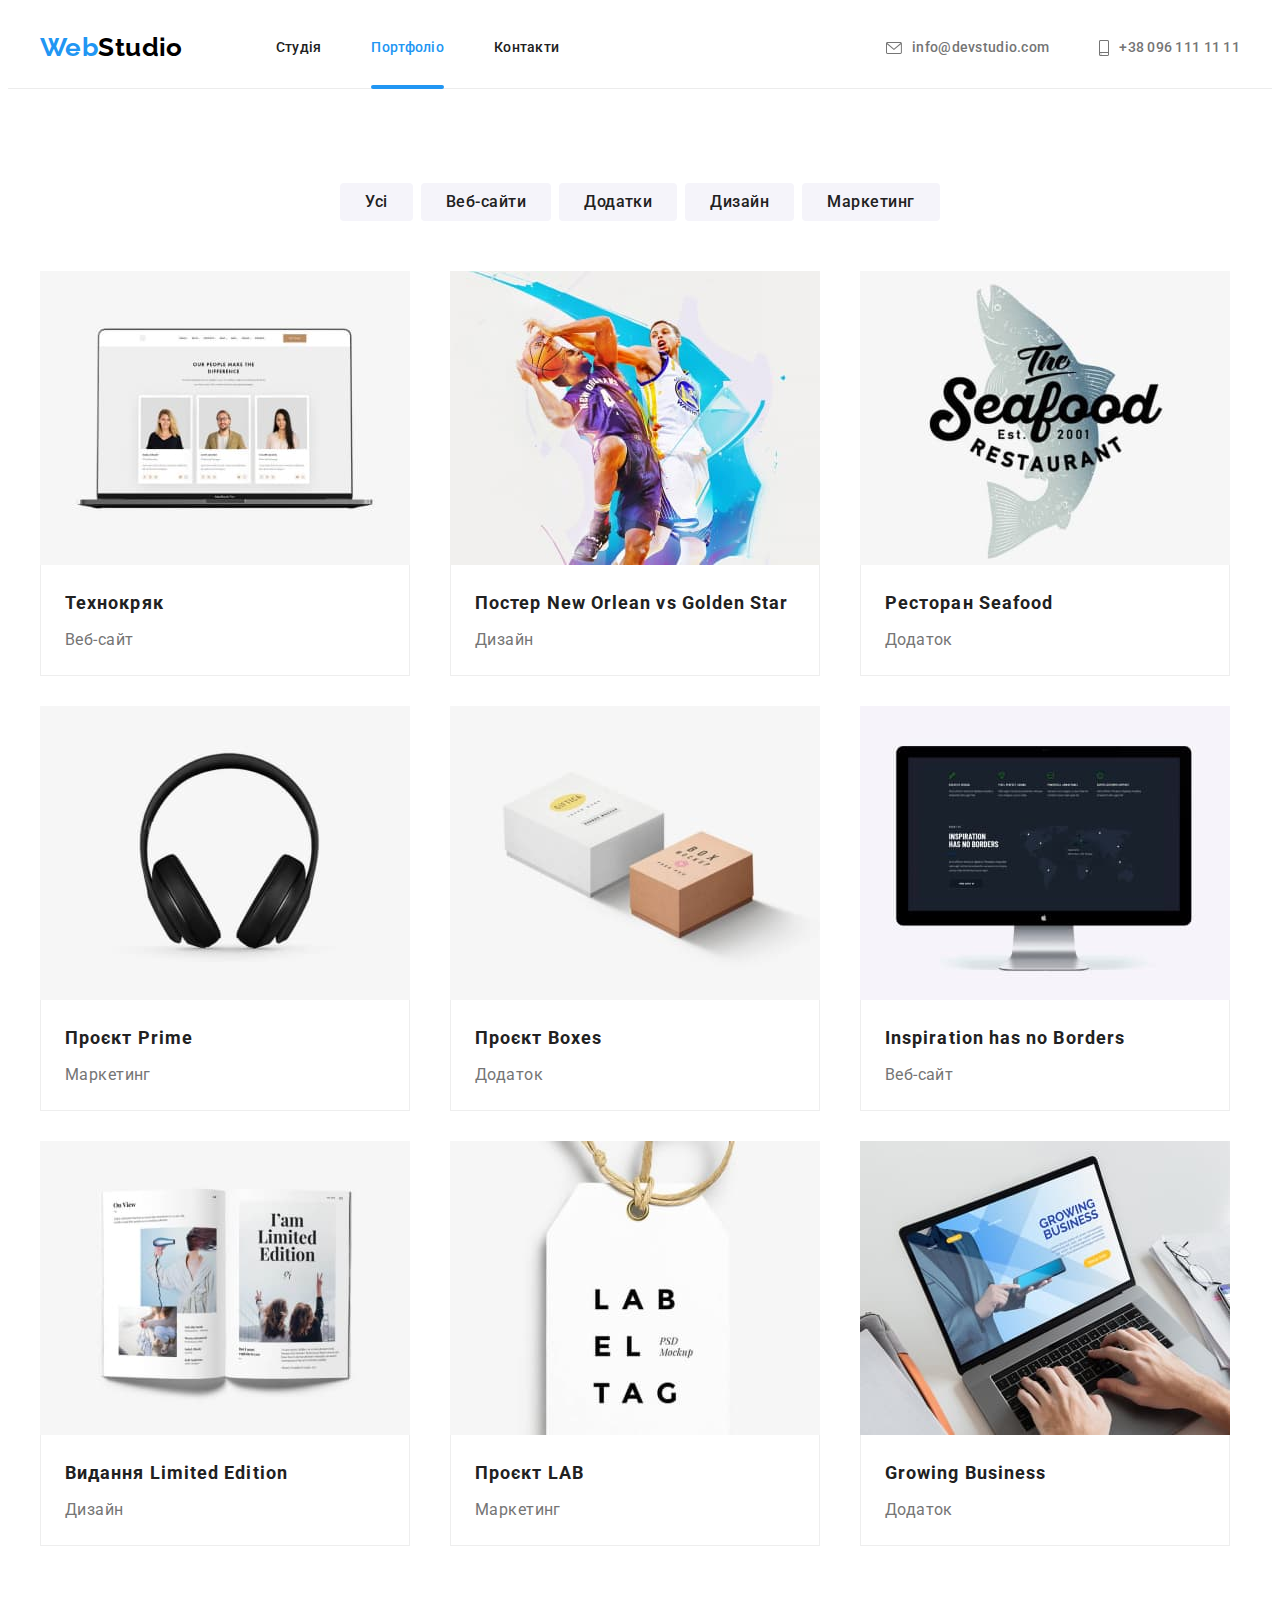
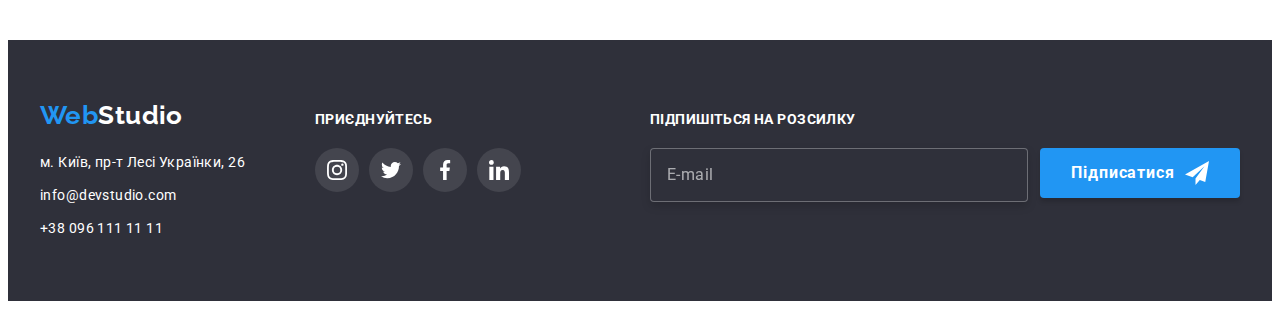
==== portfolio.html @ c467e3fe "start" ====
<!DOCTYPE html>
<html lang="uk">
  <head>
    <meta charset="UTF-8" />
    <meta http-equiv="X-UA-Compatible" content="IE=edge" />
    <meta name="viewport" content="width=device-width, initial-scale=1.0" />
    <link rel="preconnect" href="https://fonts.googleapis.com" />
    <link rel="preconnect" href="https://fonts.gstatic.com" crossorigin />
    <link
      href="https://fonts.googleapis.com/css2?family=Raleway:wght@700&family=Roboto:wght@400;500;700;900&display=swap"
      rel="stylesheet"
    />
    <link rel="stylesheet" href="https://cdnjs.cloudflare.com/ajax/libs/modern-normalize/1.1.0/modern-normalize.min.css" integrity="sha512-wpPYUAdjBVSE4KJnH1VR1HeZfpl1ub8YT/NKx4PuQ5NmX2tKuGu6U/JRp5y+Y8XG2tV+wKQpNHVUX03MfMFn9Q==" crossorigin="anonymous" referrerpolicy="no-referrer" />
    <link rel="stylesheet" href="./css/styles.css" />
    <title>Портфоліо</title>
  </head>
  <body>
    <!-- Шапка сайту -->
      <header class="page-header">
      <div class="container main-nav">
        <nav class="header-nav">
          <a href="./index.html" class="header-logo link"
            ><span class="logo">Web</span>Studio</a
          >
          <ul class="nav-list list">
            <li class="item">
              <a href="./index.html" class="header-link link">Студія</a>
            </li>
            <li class="item">
              <a href="" class="header-link link current">Портфоліо</a>
            </li>
            <li class="item">
              <a href="" class="header-link link">Контакти</a>
            </li>
          </ul>
        </nav>
        <ul class="contact-list list">
          <li class="item">
            <a href="mailto:info@devstudio.com" class="contact-link link"
              > <svg class="contact-icon" width="16" height="12">
                <use href="./images/icons.svg#icon-envelope"></use>
              </svg>info@devstudio.com</a
            >
          </li>
          <li class="item">
            <a href="tel:+380961111111" class="contact-link link"
              ><svg class="contact-icon" width="10" height="16">
                <use href="./images/icons.svg#icon-smartphone"></use>
              </svg>+38 096 111 11 11</a
            >
          </li>
        </ul>
      </div>
    </header>
    <main>
      <!-- фільтр -->
      <section class="section">        
      <div class="container">
        <ul class="filter list">
          <li><button type="button" class="filter-btn">Усі</button></li>
          <li><button type="button" class="filter-btn">Веб-сайти</button></li>
          <li><button type="button" class="filter-btn">Додатки</button></li>
          <li><button type="button" class="filter-btn">Дизайн</button></li>
          <li><button type="button" class="filter-btn">Маркетинг</button></li>
        </ul>
      
        <!-- проєкти -->
        <ul class="projects list">
          <li class="projects-item">
            <a href="" class="link card-link">
            <div class="projects-item-wrap">           
            <img 
              src="./images/img09.jpg"
              alt="Відкритий ноутбук"
              width="370"
              height="294"
            />
            <p class="projects-item-top">Ресурс пропонує комплексні пропозиції з різним рівнем функціоналу та сервісів.
            Все це дозволить відвідувачу отримати вичерпні відомості про компанію чи приватну особу.</p>            
            </div>           
            <div class="projects-container">
            <h3 class="title">Технокряк</h3>
            <p class="text">Веб-сайт</p>
            </div>
            </a>
          </li>
          <li class="projects-item">
            <a href="" class="link card-link">
              <div class="projects-item-wrap">
            <img  
              src="./images/img10.jpg"
              alt="Спортсмени"
              width="370"
              height="294"
            />
            <p class="projects-item-top">Ресурс пропонує комплексні пропозиції з різним рівнем функціоналу та сервісів.
              Все це дозволить відвідувачу отримати вичерпні відомості про компанію чи приватну особу.</p>
              </div>            
            <div class="projects-container">
            <h3 class="title">
              Постер <span lang="en">New Orlean vs Golden Star</span>
            </h3>
            <p class="text">Дизайн</p>
            </div>
            </a>
          </li>
          <li class="projects-item">
            <a href="" class="link card-link">
              <div class="projects-item-wrap">
            <img 
              src="./images/img11.jpg"
              alt="Лого ресторану"
              width="370"
              height="294"
            />
            <p class="projects-item-top">Ресурс пропонує комплексні пропозиції з різним рівнем функціоналу та сервісів.
              Все це дозволить відвідувачу отримати вичерпні відомості про компанію чи приватну особу.</p>
              </div>           
            <div class="projects-container">
            <h3 class="title">Ресторан <span lang="en">Seafood</span></h3>
            <p class="text">Додаток</p>
            </div>
            </a>
          </li>
          <li class="projects-item">
            <a href="" class="link card-link">
              <div class="projects-item-wrap">
            <img 
              src="./images/img12.jpg"
              alt="Навушники"
              width="370"
              height="294"
            />
            <p class="projects-item-top">Ресурс пропонує комплексні пропозиції з різним рівнем функціоналу та сервісів.
              Все це дозволить відвідувачу отримати вичерпні відомості про компанію чи приватну особу.</p>
              </div>           
            <div class="projects-container">
            <h3 class="title">Проєкт <span lang="en">Prime</span></h3>
            <p class="text">Маркетинг</p>
            </div>
            </a>
          </li>
          <li class="projects-item">
            <a href="" class="link card-link">
              <div class="projects-item-wrap">
            <img
              src="./images/img13.jpg"
              alt="Два бокси"
              width="370"
              height="294"
            />
            <p class="projects-item-top">Ресурс пропонує комплексні пропозиції з різним рівнем функціоналу та сервісів.
              Все це дозволить відвідувачу отримати вичерпні відомості про компанію чи приватну особу.</p>
              </div>            
            <div class="projects-container">
            <h3 class="title">Проєкт <span lang="en">Boxes</span></h3>
            <p class="text">Додаток</p>
            </div>
            </a>
          </li>
          <li class="projects-item">
            <a href="" class="link card-link">
              <div class="projects-item-wrap">
            <img
              src="./images/img14.jpg"
              alt="Монітор"
              width="370"
              height="294"
            />
            <p class="projects-item-top">Ресурс пропонує комплексні пропозиції з різним рівнем функціоналу та сервісів.
              Все це дозволить відвідувачу отримати вичерпні відомості про компанію чи приватну особу.</p>
              </div>            
            <div class="projects-container">
            <h3 class="title" lang="en">Inspiration has no Borders</h3>
            <p class="text">Веб-сайт</p>
            </div>
            </a>
          </li>
          <li class="projects-item">
            <a href="" class="link card-link">
              <div class="projects-item-wrap">
            <img
              src="./images/img15.jpg"
              alt="Відкрита книга"
              width="370"
              height="294"
            />
            <p class="projects-item-top">Ресурс пропонує комплексні пропозиції з різним рівнем функціоналу та сервісів.
              Все це дозволить відвідувачу отримати вичерпні відомості про компанію чи приватну особу.</p>
              </div>           
            <div class="projects-container">
            <h3 class="title">
              Видання <span lang="en">Limited Edition</span>
            </h3>
            <p class="text">Дизайн</p>
            </div>
            </a>
          </li>
          <li class="projects-item">
            <a href="" class="link card-link">
              <div class="projects-item-wrap">
            <img
              src="./images/img16.jpg"
              alt="Жетон"
              width="370"
              height="294"
            />
            <p class="projects-item-top">Ресурс пропонує комплексні пропозиції з різним рівнем функціоналу та сервісів.
              Все це дозволить відвідувачу отримати вичерпні відомості про компанію чи приватну особу.</p>
              </div>            
            <div class="projects-container">
            <h3 class="title">Проєкт <span lang="en">LAB</span></h3>
            <p class="text">Маркетинг</p>
            </div>
            </a>
          </li>
          <li class="projects-item">
            <a href="" class="link card-link">
              <div class="projects-item-wrap">
                <img
              src="./images/img17.jpg"
              alt="Робочий стол"
              width="370"
              height="294"
            /> 
            <p class="projects-item-top">Ресурс пропонує комплексні пропозиції з різним рівнем функціоналу та сервісів.
              Все це дозволить відвідувачу отримати вичерпні відомості про компанію чи приватну особу.</p>
              </div>           
            <div class="projects-container">
            <h3 class="title" lang="en">Growing Business</h3>
            <p class="text">Додаток</p>
            </div>
            </a>
          </li>
        </ul> 
        </div>       
      </section>
    </main>
    <!-- футер -->
    <footer class="page-footer">
      <div class="container">
        <div class="address-container">
      <a href="./index.html" class="header-logo link"
        ><span class="logo">Web</span>Studio</a
      >
      <address class="address">
        <ul class="footer-list list">
          <li class="item">
            <a
              href="https://goo.gl/maps/CPtrU1FHBa2aNyZL9"
              target="_blank"
              rel="noopener noreferrer nofollow"
              class="address-link link"
              >м. Київ, пр-т Лесі Українки, 26</a
            >
          </li>
          <li class="item">
            <a href="mailto:info@devstudio.com" class="contacts link"
              >info@devstudio.com</a
            >
          </li>
          <li class="item">
            <a href="tel:+380961111111" class="contacts link"
              >+38 096 111 11 11</a
            >
          </li>
        </ul>
      </address>
      </div>  
      
      <div class="footer-soc">
        <h3 class="footer-soc-title">Приєднуйтесь</h3>
          <ul class="footer-soc-list list">
          <li class="footer-soc-item">
                <a href="" class="footer-soc-link link"
                target="_blank" rel="noopener noreferrer nofollow">
                  <svg class="footer-soc-icon" width="20" height="20">
                    <use href="./images/icons.svg#icon-instagram"></use>
                  </svg>
                  </a>
            </li>
              <li class="footer-soc-item">
                <a href="" class="footer-soc-link link"
                target="_blank"
              rel="noopener noreferrer nofollow">
                  <svg class="footer-soc-icon" width="20" height="20">
                    <use href="./images/icons.svg#icon-twitter"></use>
                  </svg>
                </a>
              </li>
              <li class="footer-soc-item">
                <a href="" class="footer-soc-link link"
                target="_blank"
              rel="noopener noreferrer nofollow">
                  <svg class="footer-soc-icon" width="20" height="20">
                    <use href="./images/icons.svg#icon-facebook"></use>
                  </svg>
                </a>
              </li>
              <li class="footer-soc-item">
                <a href="" class="footer-soc-link link"
                target="_blank"
              rel="noopener noreferrer nofollow">
                  <svg class="footer-soc-icon" width="20" height="20">
                    <use href="./images/icons.svg#icon-linkedin"></use>
                  </svg>
                </a>
              </li>
          </ul>
        
      </div>
      <div class="send-container">
        <h3 class="send-title">Підпишіться на розсилку</h3>
        <form class="user-send">
          <div class="send-form">
          <input 
          type="email"
          name="email"
          id="email"
          class="send-input"
          placeholder="E-mail">
          <button type="submit" class="send-btn">Підписатися</button>
          </div>
        </form>
      </div>
      </div>
    </footer>
  </body>
</html>
---- css/styles.css ----
/* колір меню та заголовків #212121 */
/* колір основного тексту #757575 */
/* колір посилань та лого #2196F3 */
/* колір пошти та телефону в хедер #757575 */
/* колір заголовку 1 та лого в футері та адреси #FFFFFF */
/* колір пошти та телефону в футері rgba(255, 255, 255, 0.6); */

/* колір сторінки #FFFFFF */
/* колір секції герой та футер #2F303A */
/* колір секції команда #F5F4FA */

:root {
  --page-back-color: #ffffff;
  --hero-back-color: #2f303a;
  --command-back-color: #f5f4fa;
  --footer-back-color: #2f303a;
  --primary-text-color: #757575;
  --title-text-color: #212121;
  --accent-text-color: #2196f3;
  --logo-text-color: #000000;
  --header-contacts-color: #757575;
  --hero-title-color: #ffffff;
  --footer-address-color: #ffffff;
  --footer-contacts-color: rgba(255, 255, 255, 0.6);
  --color-border-clients: #AFB1B8;
  --comand-soc-link:  #AFB1B8;
  --color-soc-footer: #ffffff;
  --comand-soc-hover: #2196f3;
  --color-projects-top: #ffffff;
  --background-modal: #ffffff;
  --color-modal-title:  #212121;
  --button-form-send: #2196f3;
  --background-form-send: #188CE8;
  --modal-label: #757575;
}
/* Загальний стиль сторінки */

p,
h1,
h2,
h3,
h4,
h5,
h6 {
  margin: 0;
}
ul,
ol {
  padding-left: 0;
  margin: 0;
}
button {
  cursor: pointer;
}
address {
  font-style: normal;
}
img {
  display: block;
  max-width: 100%;
  height: auto;
}

body {
  background: var(--page-back-color);
  font-family: "Roboto", sans-serif;
  font-size: 14px;
  letter-spacing: 0.03em;
  color: var(--primary-text-color);
}
.link {
  text-decoration: none;
}
.list {
  list-style: none;
}
.header-link.current {
  color: var(--accent-text-color);
}

/* стилі хедеру */
.page-header {
  border-bottom: 1px solid #ececec;   
}
.container {
  width: 1200px;
  margin-left: auto;
  margin-right: auto;
  padding: 0 15px;
}
/* стилі логотипу хедеру*/
.main-nav {
  display: flex;
}
.header-nav {
  display: flex;
  align-items: center;
}

.header-logo {
  font-family: "Raleway";
  font-weight: 700;
  font-size: 26px;
  line-height: 1.19;
  text-decoration: none;
  color: var(--logo-text-color);  
}

.logo {
  color: var(--accent-text-color);  
}

.page-header .header-logo {
  display: block;
  padding-top: 24px;
  padding-bottom: 25px;  
}

/* стилі навігації сайту */



.header-link {
  position: relative;
  display: block;
  padding-top: 32px;
  padding-bottom: 32px;

  font-weight: 500;
  line-height: 1.14;
  letter-spacing: 0.02em;
  text-decoration: none;
  color: var(--title-text-color);
  transition: color 250ms cubic-bezier(0.4, 0, 0.2, 1);
}

.header-link:hover,
.header-link:focus {
  color: var(--accent-text-color);
}

.header-link.current {
  color: var(--accent-text-color);
}
.header-link.current::after {
  content: '';
  width: 100%;
  height: 4px;
  background-color: #2196f3;
  border-radius: 2px;
  position: absolute;
  display: block;
  bottom: -1px;
}

/* стилі контактів сайту */

.contact-list {
  display: flex;
  margin-left: auto;
  gap: 50px;
}

.contact-list .contact-link {
  display: flex;
  align-items: center;
  padding-top: 32px;
  padding-bottom: 32px;

  font-weight: 500;
  line-height: 1.14;
  letter-spacing: 0.02em;
  text-decoration: none;
  color: var(--header-contacts-color);
  fill: var(--header-contacts-color);
  transition: color 250ms cubic-bezier(0.4, 0, 0.2, 1), fill 250ms cubic-bezier(0.4, 0, 0.2, 1);
}

.contact-link:hover,
.contact-link:focus {
  color: var(--accent-text-color);
  fill: var(--accent-text-color);
}
.nav-list {
  display: flex;
  margin-left: 93px;  
  gap: 50px; 
}


.contact-icon { 
  margin-right: 10px; 
}  

/* стилі секції герой */

.hero {
  text-align: center;
  background: var(--hero-back-color);
  padding: 200px 0;  
}
.bg{
  width: 1600px;
  height: 600px;
  margin-left: auto;
  margin-right: auto;
  
  background-image: linear-gradient(
   rgba(47, 48, 58, 0.4),
  rgba(47, 48, 58, 0.4)),
   url(../images/img101.jpg);
   background-repeat: no-repeat;
   background-position: center;
   background-size: cover;
}

.hero-title { 
  margin-bottom: 30px;
  margin-right: auto;
  margin-left: auto;

  width: 696px;

  font-weight: 900;
  font-size: 44px;
  line-height: 1.36;
  text-align: center;
  letter-spacing: 0.06em;
  text-transform: uppercase;
  color: var(--hero-title-color);
}
.hero-btn {
  min-width: 216px;
  height: 50px;
  border: none;
  border-radius: 4px; 

  font-family: inherit;
  font-weight: 700;
  font-size: 16px;
  line-height: 1.87;
  letter-spacing: 0.06em;
  color: var(--hero-title-color);
  background: var(--accent-text-color);
  transition: background-color 250ms cubic-bezier(0.4, 0, 0.2, 1);
  
}
.hero-btn:hover,
.hero-btn:focus {
  background-color:  #188ce8 ;
  cursor: pointer;
}
/* стилі секцій */

.section {
  padding: 94px 0;
}
.section:nth-child(3) {
  padding-top: 0;
}

/* прихований заголовок */
.visually-hidden {
  position: absolute;
  white-space: nowrap;
  width: 1px;
  height: 1px;
  overflow: hidden;
  border: 0;
  padding: 0;
  clip: rect(0 0 0 0);
  clip-path: inset(50%);
  margin: -1px;
}
/* головні заголовки всіх секцій */
.section-title {
  margin-bottom: 50px;

  font-weight: 700;
  font-size: 36px;
  line-height: 1.16;
  text-align: center;
  color: var(--title-text-color);
}
/* стилі секції наші переваги */

.features {
  display: flex;
  gap: 30px;
}
.features .item {
  flex-basis: calc((100% - 90px) / 4);
}
.features-icon-container {
height: 120px;
align-items: center;
margin-bottom: 30px;
border-radius: 4px;
display: flex;
justify-content: center;

background-color: var(--command-back-color);
}


.features .title {
  margin-bottom: 10px;

  font-weight: 700;
  font-size: 14px;
  line-height: 1.14;
  text-transform: uppercase;
  color: var(--title-text-color);
}
.features .text {
  line-height: 1.71;
}
/* стилі секції наші завдання */
.task {
display: flex;
gap: 30px;
}

.task-list-top {
position: relative;
}

.task-top {
  width: 370px;
  height: 70px;
  padding: 27px;
  color: var(--hero-title-color);
  position: absolute;
  bottom: 0;
  background: rgba(47, 48, 58, 0.8);
  font-weight: 700;
  font-size: 14px;
  line-height: 16px;
  text-align: center;
  letter-spacing: 0.03em;
  text-transform: uppercase;
}




/* стилі секції наша команда  */
.comand { 
  background: var(--command-back-color);
}
.comand-list {
  display: flex;
  gap: 30px;
}
.comand-list .item {
  box-shadow: 0px 1px 3px rgba(0, 0, 0, 0.12), 0px 1px 1px rgba(0, 0, 0, 0.14), 0px 2px 1px rgba(0, 0, 0, 0.2);
  border-radius: 0px 0px 4px 4px;
  background: var(--hero-title-color);
}
.comand-list .photo {
margin-bottom: 30px;
}
.comand-list .name {
  margin-bottom: 10px;

  font-weight: 500;
  font-size: 16px;
  line-height: 1.18;
  text-align: center;
  color: var(--title-text-color);
}
.comand-list .text {
  margin-bottom: 16px;

  font-size: 16px;
  line-height: 1.18;
  text-align: center;
  }

.comand-soc-list {
  display: flex;
  justify-content: center;
  gap: 10px;
  margin-bottom: 30px;
}

.comand-soc-item {
width: 44px;
height: 44px;
}
.comand-soc-link {
width: 100%;
height: 100%;
border-radius: 50%;
display: flex;
align-items: center;
justify-content: center;
transition: background-color 250ms cubic-bezier(0.4, 0, 0.2, 1), fill 250ms cubic-bezier(0.4, 0, 0.2, 1);
}

.comand-soc-link:hover,
.comand-soc-link:focus {
background-color: var(--comand-soc-hover);
}
.comand-soc-link:hover .comand-soc-icon,
.comand-soc-link:focus .comand-soc-icon {
  fill: var(--color-soc-footer);
}

.comand-soc-icon {
fill: var(--comand-soc-link);
}
/* секція постійні кліенти */

.clients-list {
  display: flex;
  gap: 30px;
}
.clients-item {
  width: calc((100% - 150px) / 6);
  height: 90px; 
}
.clients-link {
  width: 100%;
  height: 100%;
  border: 1px solid #AFB1B8;
  border-radius: 5px;
  display: flex;
  align-items: center;
  justify-content: center;
  transition: border-color 250ms cubic-bezier(0.4, 0, 0.2, 1), fill 250ms cubic-bezier(0.4, 0, 0.2, 1);
  
}

.clients-soc-icon {
  fill: var(--color-border-clients);
  transition: fill 250ms cubic-bezier(0.4, 0, 0.2, 1);
}
.clients-link:hover,
.clients-link:focus {
border-color: var(--comand-soc-hover);
}
.clients-link:hover .clients-soc-icon,
.clients-link:focus .clients-soc-icon {
  fill: var(--comand-soc-hover);
}



/* футер */
.page-footer {
  padding: 60px 0;
  background: var(--footer-back-color);
}
.page-footer .container {
  display: flex;
  align-items: baseline;
}

.page-footer .header-logo {
  display: inline-block;
  margin-bottom: 20px;

  color: var(--hero-title-color); 
}
.footer-list .item + .item {
  margin-top: 9px;
}

.address-link {
  display: inline-block;

  text-decoration: none;
  line-height: 1.71;
  color: var(--footer-address-color);
  transition: color 250ms cubic-bezier(0.4, 0, 0.2, 1);
}
.address-link:hover,
.address-link:focus{
  color: var(--accent-text-color);
}
.address .contacts {
  display: inline-block;

  line-height: 1.71;
  letter-spacing: 0.03em;
  text-decoration: none;
  color: var(--footer-address-color);
  transition: color 250ms cubic-bezier(0.4, 0, 0.2, 1);
}
.address .contacts:hover,
.address .contacts:focus {
  color: var(--accent-text-color);
}

/* стилі іконок футеру */

.footer-soc {
  
  margin-left: 70px;  
}
.footer-soc-title {
  display: inline-block; 
  margin-bottom: 20px;

  font-weight: 700;
  font-size: 14px;
  line-height: 1.14;
  letter-spacing: 0.03em;
  text-transform: uppercase;
  color: var(--color-soc-footer);

}

.footer-soc-list {
  display: flex;  
  gap: 10px;
}
.footer-soc-item {
width: 44px;
height: 44px;
}
.footer-soc-link {
width: 100%;
height: 100%;
border-radius: 50%;
display: flex;
align-items: center;
justify-content: center;
background-color: rgba(255, 255, 255, 0.1);
transition: background-color 250ms cubic-bezier(0.4, 0, 0.2, 1), fill 250ms cubic-bezier(0.4, 0, 0.2, 1);
}

.footer-soc-link:hover,
.footer-soc-link:focus {
background-color: var(--comand-soc-hover);
}
.footer-soc-link:hover .footer-soc-icon,
.footer-soc-link:focus .footer-soc-icon {
  fill: var(--color-soc-footer);
}

.footer-soc-icon {
fill: var(--color-soc-footer);
transition: fill 250ms cubic-bezier(0.4, 0, 0.2, 1);
}




/* Стилі portfolio.html */
/* стилі кнопок фільтру*/



.filter {  
  margin-bottom: 50px;
  display: flex;
  gap: 8px;
  justify-content: center;    
  }

.filter-btn {  
  border-radius: 4px;
  border: none;
  padding: 6px 22px;

  font-family: Roboto;
  font-weight: 500;
  font-size: 16px;
  line-height: 1.62;
  text-align: center;
  letter-spacing: 0.03em;
  color: var(--title-text-color);
  background: var(--command-back-color);
  transition: background-color 250ms cubic-bezier(0.4, 0, 0.2, 1), color 250ms cubic-bezier(0.4, 0, 0.2, 1), box-shadow 250ms cubic-bezier(0.4, 0, 0.2, 1);
}
.filter-btn:first-child {
  padding: 6px 25px;
}

.filter-btn:hover,
.filter-btn:focus {
  color: var(--hero-title-color);
  background: var(--accent-text-color);
  box-shadow: 0px 3px 1px rgba(0, 0, 0, 0.1), 0px 1px 2px rgba(0, 0, 0, 0.08), 0px 2px 2px rgba(0, 0, 0, 0.12);
}

/* стилі проєктів */

.projects {
  display: flex;
  flex-wrap: wrap;
  gap: 30px;
}
.projects-item {
  flex-basis: calc((100% - 60px) / 3);  
}

.projects-item-wrap {
  position: relative;
  overflow: hidden;
}

.projects-item-top {
  position: absolute;
  top: 0;
  padding: 63px 24px;
  font-weight: 400;
  font-size: 18px;
  line-height: 1.56;
  color: var(--color-projects-top);
  background-color: rgba(33, 150, 243, 0.9);
  height: 100%;
  transform: translateY(100%);
  transition: transform 250ms cubic-bezier(0.4, 0, 0.2, 1);
}

.card-link:hover .projects-item-top,
.card-link:focus .projects-item-top {
  transform: translateY(0);
} 

.card-link {
  display: inline-block;
  transition: box-shadow 250ms cubic-bezier(0.4, 0, 0.2, 1);
}

.card-link:hover,
.card-link:focus {
  box-shadow: 0px 1px 1px rgba(0, 0, 0, 0.12), 0px 4px 4px rgba(0, 0, 0, 0.06), 1px 4px 6px rgba(0, 0, 0, 0.16);
  
}

.projects .title {
  margin-bottom: 4px;

  font-weight: 700;
  font-size: 18px;
  line-height: 2;
  letter-spacing: 0.06em;
  color: var(--title-text-color);  
}
.projects .text {
  font-size: 16px;
  line-height: 1.88;
  color: var(--primary-text-color);
}

.projects-container {
  padding: 20px 24px;
  border: 1px solid #EEEEEE;
  border-top: none;
}


.backdrop {
  width: 100%;
  height: 100%;
  background-color: rgba(0, 0, 0, 0.2);
  position: fixed;
  top: 0;
  transition: opacity 250ms cubic-bezier(0.4, 0, 0.2, 1), visibility 250ms cubic-bezier(0.4, 0, 0.2, 1);
}

.modal { 
padding: 40px;
position: absolute;
top: 50%;
left: 50%;
transform: translate(-50%, -50%) scale(1);
transition: transform 250ms cubic-bezier(0.4, 0, 0.2, 1);
width: 528px;
min-height: 581px;


background: var(--background-modal);
box-shadow: 0px 1px 3px rgba(0, 0, 0, 0.12), 0px 1px 1px rgba(0, 0, 0, 0.14), 0px 2px 1px rgba(0, 0, 0, 0.2);
border-radius: 4px;
}

.backdrop.is-hidden .modal {
transform: translate(-50%, -50%) scale(0); 
}

.modal-close {
width: 30px;
height: 30px;
background-color: transparent;
border: 1px solid rgba(0, 0, 0, 0.1);
border-radius: 50%;
position: absolute;
top: 8px;
right: 8px;
display: flex;
align-items: center;
justify-content: center;
cursor: pointer;
transition: fill 250ms cubic-bezier(0.4, 0, 0.2, 1);
}

.modal-close:hover,
.modal-close:focus {
  fill: var(--comand-soc-hover);
}

.backdrop.is-hidden {
  opacity: 0;
  visibility: hidden;
  pointer-events: none;
}

.modal-title {
font-size: 20px;
font-weight: 700;
text-align: center;
margin-bottom: 12px;  
color: var(--color-modal-title);
}

.modal-field {
  margin-bottom: 10px;
}

.input-wrap {
  position: relative;  
}

.modal-input-icon {
  position: absolute;
  left: 12px;
  top: 50%;  
  transform: translateY(-50%);  
}


.modal-input {
  width: 100%;
  height: 40px;
  border: 1px solid rgba(33, 33, 33, 0.2);
  border-radius: 4px;
  
  padding-left: 42px;
  outline: transparent;

  color: #3d3e45;
  font-size: 14px; 
}

.modal-input:focus,
.modal-input:hover {
  border-color: var(--button-form-send);
}

.modal-input:focus + .modal-input-icon,
.modal-input:hover + .modal-input-icon {
  fill: var(--button-form-send);
}


.input-label {
  font-style: 12px;
  display: block;
  margin-bottom: 4px;
  color: var(--modal-label);
}


.modal-input::placeholder,
.modal-text::placeholder {
  font-size: 12px;
  color: rgba(117, 117, 117, 0.5);
  transition: color 250ms cubic-bezier(0.4, 0, 0.2, 1);
}


.modal-text {
  width: 100%;
  height: 120px;
  padding-top: 12px;
  padding-left: 16px;
  padding-right: 16px;
  padding-bottom: 12px;
  border: 1px solid rgba(33, 33, 33, 0.2);
  border-radius: 4px;
  outline: none;
  resize: none;
  color: var(--modal-label);
}


.modal-send {
width: 200px;
height: 50px;
padding: 10px 52px;
margin-left: auto;
margin-right: auto;

font-weight: 700;
font-size: 16px;
line-height: 1.9;

display: flex;
justify-content: center;
align-items: center;
text-align: center;


letter-spacing: 0.06em;

border: none;
color: var(--background-modal);
background-color: var(--button-form-send);
box-shadow: 0px 4px 4px rgba(0, 0, 0, 0.15);
border-radius: 4px;
transition: background-color 250ms cubic-bezier(0.4, 0, 0.2, 1);

}

.modal-send:hover,
.modal-send:focus {
background-color: var(--background-form-send);
}

.modal-check {
  display: flex;
  justify-content: center;
  align-items: center;
}

.check-text {
  font-size: 14px; 
  display: flex;
  align-items: center;
  position: relative;
  margin-top: 20px;
  margin-bottom: 30px;
}
.check-deal {
  color: var(--button-form-send);
  margin-left: 5px; 
}

.check-text span {
  width: 16px;
  height: 15px;
  border: 2px solid #212121;
  border-radius: 3px;
  margin-right: 7px;
  display: flex;
  align-items: center;
  justify-content: center;
  fill: transparent;
}

.input-check:checked + .check-text span {
  background-color: var(--button-form-send);
  border-color: transparent;
  fill: var(--background-modal);
  background-origin: border-box;
}

.send-container {
  margin-left: auto;
}
.send-title {
  margin-bottom: 20px;

  font-weight: 700;
  font-size: 14px;
  line-height: 1.14;
  text-transform: uppercase;
  color: var(--hero-title-color);
}
.send-form {
  display: flex;
}

.user-send {
  margin: 0;
}
.send-input {
  width: 358px;
  height: 50px;
  margin-right: 12px;
  padding-left: 16px;

  border: 1px solid rgba(255, 255, 255, 0.3);
  border-radius: 4px;
  background-color: var(--footer-back-color);
  filter: drop-shadow(0px 4px 4px rgba(0, 0, 0, 0.15));
}

.send-input::placeholder {
  font-family: 'Roboto';
  font-style: normal;
  font-weight: 400;
  font-size: 16px;
  line-height: 1.25;
  letter-spacing: 0.03em;
  color: rgba(255, 255, 255, 0.6);
}

.send-btn {
  display: flex;
  justify-content: center;
  align-items: center;

  margin: 0;
  padding: 0;
  min-width: 200px;
  height: 50px;
  border: none;
  background-color: var(--accent-text-color);
  box-shadow: 0px 4px 4px rgba(0, 0, 0, 0.15);
  border-radius: 4px;

  font-family: 'Roboto';
  font-style: normal;
  font-weight: 700;
  font-size: 16px;
  line-height: 1.88;
  letter-spacing: 0.06em;
  color: var(--hero-title-color);
  transition: background-color 250ms cubic-bezier(0.4, 0, 0.2, 1);

}
.send-btn::after {
  content: '';
  height: 24px;
  width: 24px;
  margin-left: 10px;

  background-image: url(../images/icon-send.svg);
  background-size: auto;
  background-repeat: no-repeat;
  background-position: center;

}
.send-btn:hover,
.send-btn:focus {
  cursor: pointer;
  background-color: var(--background-form-send);
}
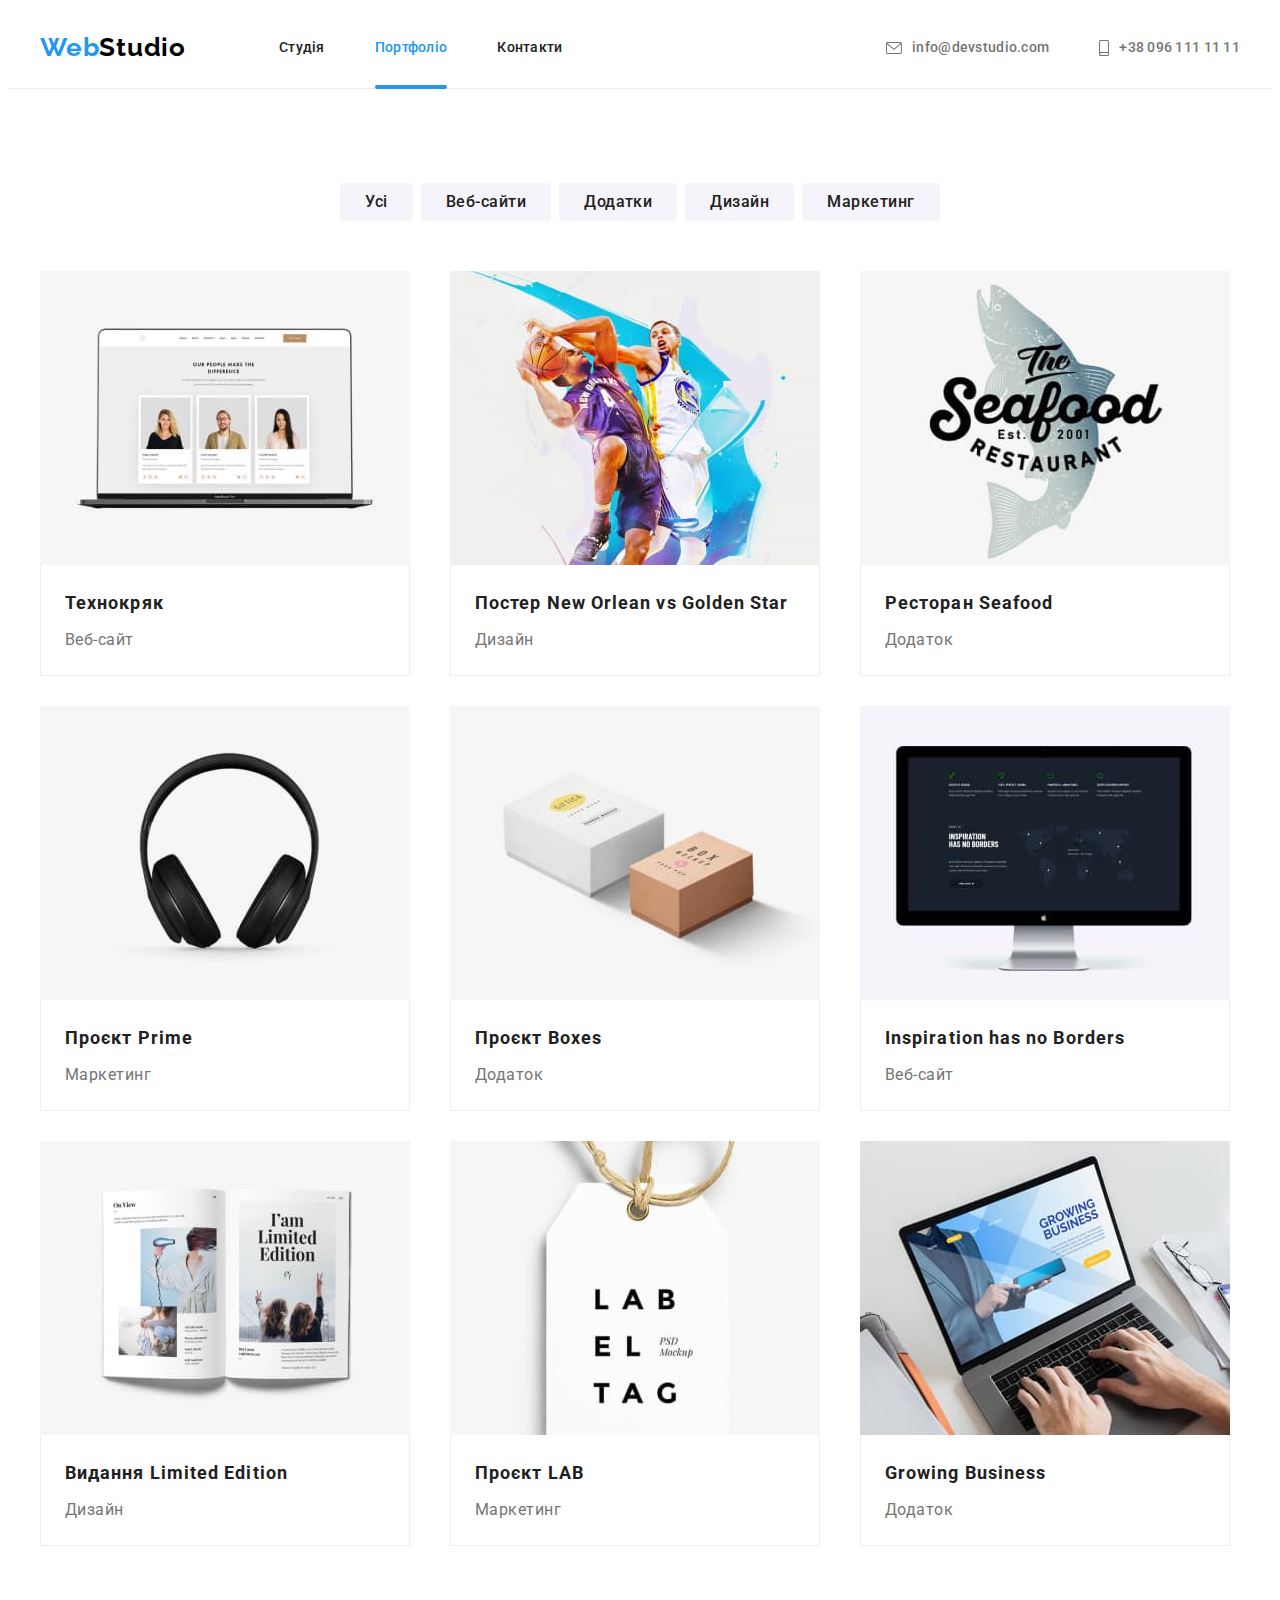
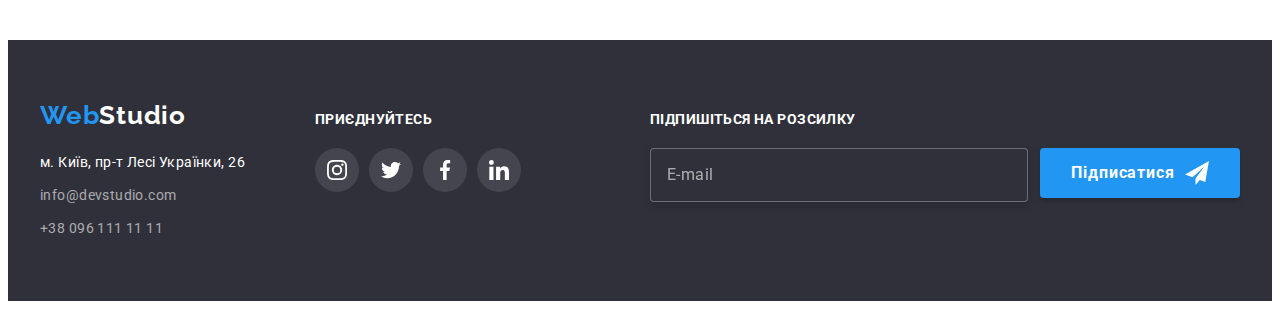
==== commit 0bd3f0e0: "sass" ====
--- a/portfolio.html
+++ b/portfolio.html
@@ -11,7 +11,7 @@
       rel="stylesheet"
     />
     <link rel="stylesheet" href="https://cdnjs.cloudflare.com/ajax/libs/modern-normalize/1.1.0/modern-normalize.min.css" integrity="sha512-wpPYUAdjBVSE4KJnH1VR1HeZfpl1ub8YT/NKx4PuQ5NmX2tKuGu6U/JRp5y+Y8XG2tV+wKQpNHVUX03MfMFn9Q==" crossorigin="anonymous" referrerpolicy="no-referrer" />
-    <link rel="stylesheet" href="./css/styles.css" />
+    <link rel="stylesheet" href="./css/main.min.css" />
     <title>Портфоліо</title>
   </head>
   <body>
@@ -65,7 +65,7 @@
         </ul>
       
         <!-- проєкти -->
-        <ul class="projects list">
+        <ul class="projects-list list">
           <li class="projects-item">
             <a href="" class="link card-link">
             <div class="projects-item-wrap">           
@@ -79,8 +79,8 @@
             Все це дозволить відвідувачу отримати вичерпні відомості про компанію чи приватну особу.</p>            
             </div>           
             <div class="projects-container">
-            <h3 class="title">Технокряк</h3>
-            <p class="text">Веб-сайт</p>
+            <h3 class="projects-title">Технокряк</h3>
+            <p class="projects-text">Веб-сайт</p>
             </div>
             </a>
           </li>
@@ -97,10 +97,10 @@
               Все це дозволить відвідувачу отримати вичерпні відомості про компанію чи приватну особу.</p>
               </div>            
             <div class="projects-container">
-            <h3 class="title">
+            <h3 class="projects-title">
               Постер <span lang="en">New Orlean vs Golden Star</span>
             </h3>
-            <p class="text">Дизайн</p>
+            <p class="projects-text">Дизайн</p>
             </div>
             </a>
           </li>
@@ -117,8 +117,8 @@
               Все це дозволить відвідувачу отримати вичерпні відомості про компанію чи приватну особу.</p>
               </div>           
             <div class="projects-container">
-            <h3 class="title">Ресторан <span lang="en">Seafood</span></h3>
-            <p class="text">Додаток</p>
+            <h3 class="projects-title">Ресторан <span lang="en">Seafood</span></h3>
+            <p class="projects-text">Додаток</p>
             </div>
             </a>
           </li>
@@ -135,8 +135,8 @@
               Все це дозволить відвідувачу отримати вичерпні відомості про компанію чи приватну особу.</p>
               </div>           
             <div class="projects-container">
-            <h3 class="title">Проєкт <span lang="en">Prime</span></h3>
-            <p class="text">Маркетинг</p>
+            <h3 class="projects-title">Проєкт <span lang="en">Prime</span></h3>
+            <p class="projects-text">Маркетинг</p>
             </div>
             </a>
           </li>
@@ -153,8 +153,8 @@
               Все це дозволить відвідувачу отримати вичерпні відомості про компанію чи приватну особу.</p>
               </div>            
             <div class="projects-container">
-            <h3 class="title">Проєкт <span lang="en">Boxes</span></h3>
-            <p class="text">Додаток</p>
+            <h3 class="projects-title">Проєкт <span lang="en">Boxes</span></h3>
+            <p class="projects-text">Додаток</p>
             </div>
             </a>
           </li>
@@ -171,8 +171,8 @@
               Все це дозволить відвідувачу отримати вичерпні відомості про компанію чи приватну особу.</p>
               </div>            
             <div class="projects-container">
-            <h3 class="title" lang="en">Inspiration has no Borders</h3>
-            <p class="text">Веб-сайт</p>
+            <h3 class="projects-title" lang="en">Inspiration has no Borders</h3>
+            <p class="projects-text">Веб-сайт</p>
             </div>
             </a>
           </li>
@@ -189,10 +189,10 @@
               Все це дозволить відвідувачу отримати вичерпні відомості про компанію чи приватну особу.</p>
               </div>           
             <div class="projects-container">
-            <h3 class="title">
+            <h3 class="projects-title">
               Видання <span lang="en">Limited Edition</span>
             </h3>
-            <p class="text">Дизайн</p>
+            <p class="projects-text">Дизайн</p>
             </div>
             </a>
           </li>
@@ -209,8 +209,8 @@
               Все це дозволить відвідувачу отримати вичерпні відомості про компанію чи приватну особу.</p>
               </div>            
             <div class="projects-container">
-            <h3 class="title">Проєкт <span lang="en">LAB</span></h3>
-            <p class="text">Маркетинг</p>
+            <h3 class="projects-title">Проєкт <span lang="en">LAB</span></h3>
+            <p class="projects-text">Маркетинг</p>
             </div>
             </a>
           </li>
@@ -227,8 +227,8 @@
               Все це дозволить відвідувачу отримати вичерпні відомості про компанію чи приватну особу.</p>
               </div>           
             <div class="projects-container">
-            <h3 class="title" lang="en">Growing Business</h3>
-            <p class="text">Додаток</p>
+            <h3 class="projects-title" lang="en">Growing Business</h3>
+            <p class="projects-text">Додаток</p>
             </div>
             </a>
           </li>
@@ -255,12 +255,12 @@
             >
           </li>
           <li class="item">
-            <a href="mailto:info@devstudio.com" class="contacts link"
+            <a href="mailto:info@devstudio.com" class="address-contacts link"
               >info@devstudio.com</a
             >
           </li>
           <li class="item">
-            <a href="tel:+380961111111" class="contacts link"
+            <a href="tel:+380961111111" class="address-contacts link"
               >+38 096 111 11 11</a
             >
           </li>
@@ -269,9 +269,9 @@
       </div>  
       
       <div class="footer-soc">
-        <h3 class="footer-soc-title">Приєднуйтесь</h3>
+        <p class="footer-soc-title">Приєднуйтесь</p> 
           <ul class="footer-soc-list list">
-          <li class="footer-soc-item">
+            <li class="footer-soc-item">
                 <a href="" class="footer-soc-link link"
                 target="_blank" rel="noopener noreferrer nofollow">
                   <svg class="footer-soc-icon" width="20" height="20">
@@ -310,17 +310,15 @@
         
       </div>
       <div class="send-container">
-        <h3 class="send-title">Підпишіться на розсилку</h3>
-        <form class="user-send">
-          <div class="send-form">
+        <p class="send-title">Підпишіться на розсилку</p>
+        <form class="user-send">          
           <input 
           type="email"
           name="email"
           id="email"
           class="send-input"
           placeholder="E-mail">
-          <button type="submit" class="send-btn">Підписатися</button>
-          </div>
+          <button type="submit" class="send-btn">Підписатися</button>          
         </form>
       </div>
       </div>
--- a/css/main.min.css
+++ b/css/main.min.css
@@ -0,0 +1 @@
+:root{--page-back-color: #ffffff;--hero-back-color: #2f303a;--command-back-color: #f5f4fa;--footer-back-color: #2f303a;--primary-text-color: #757575;--title-text-color: #212121;--accent-text-color: #2196f3;--logo-text-color: #000000;--header-contacts-color: #757575;--hero-title-color: #ffffff;--footer-address-color: #ffffff;--footer-contacts-color: rgba(255, 255, 255, 0.6);--color-border-clients: #AFB1B8;--comand-soc-link: #AFB1B8;--color-soc-footer: #ffffff;--comand-soc-hover: #2196f3;--color-projects-top: #ffffff;--background-modal: #ffffff;--color-modal-title: #212121;--button-form-send: #2196f3;--background-form-send: #188CE8;--modal-label: #757575}p,h1,h2,h3,h4,h5,h6{margin:0}ul,ol{padding-left:0;margin:0}button{cursor:pointer}address{font-style:normal}img{display:block;max-width:100%;height:auto}body{background:var(--page-back-color);font-family:"Roboto",sans-serif;color:var(--primary-text-color)}.link{text-decoration:none}.list{list-style:none}.section{padding-top:94px;padding-bottom:94px}.section:nth-child(3){padding-top:0}.visually-hidden{position:absolute;white-space:nowrap;width:1px;height:1px;overflow:hidden;border:0;padding:0;clip:rect(0 0 0 0);-webkit-clip-path:inset(50%);clip-path:inset(50%);margin:-1px}.container{width:1200px;margin-left:auto;margin-right:auto;padding:0 15px}.section-title{margin-bottom:50px;font-weight:700;font-size:36px;line-height:1.16;text-align:center;color:var(--title-text-color)}.backdrop{width:100%;height:100%;background-color:rgba(0,0,0,.2);position:fixed;top:0;transition:opacity 250ms cubic-bezier(0.4, 0, 0.2, 1),visibility 250ms cubic-bezier(0.4, 0, 0.2, 1)}.modal{padding:40px;position:absolute;top:50%;left:50%;transform:translate(-50%, -50%) scale(1);transition:transform 250ms cubic-bezier(0.4, 0, 0.2, 1);width:528px;min-height:581px;background:var(--background-modal);box-shadow:0px 1px 3px rgba(0,0,0,.12),0px 1px 1px rgba(0,0,0,.14),0px 2px 1px rgba(0,0,0,.2);border-radius:4px}.backdrop.is-hidden .modal{transform:translate(-50%, -50%) scale(0)}.modal-close{width:30px;height:30px;background-color:rgba(0,0,0,0);border:1px solid rgba(0,0,0,.1);border-radius:50%;position:absolute;top:8px;right:8px;display:flex;align-items:center;justify-content:center;cursor:pointer;transition:fill 250ms cubic-bezier(0.4, 0, 0.2, 1)}.modal-close:hover,.modal-close:focus{fill:var(--comand-soc-hover)}.backdrop.is-hidden{opacity:0;visibility:hidden;pointer-events:none}.modal-title{margin-bottom:12px;font-weight:700;font-size:20px;line-height:1.15;letter-spacing:.03em;text-align:center;color:var(--color-modal-title)}.modal-field{margin-bottom:10px}.input-wrap{position:relative}.modal-input-icon{position:absolute;left:12px;top:50%;transform:translateY(-50%);transition:fill 250ms cubic-bezier(0.4, 0, 0.2, 1)}.modal-input:focus+.modal-input-icon,.modal-input:hover+.modal-input-icon{fill:var(--button-form-send)}.modal-input{width:100%;height:40px;border:1px solid rgba(33,33,33,.2);border-radius:4px;padding-left:42px;outline:rgba(0,0,0,0);color:#3d3e45;font-size:14px;transition:border-color 250ms cubic-bezier(0.4, 0, 0.2, 1)}.modal-input:focus,.modal-input:hover{border-color:var(--button-form-send)}.modal-input::-moz-placeholder{font-size:12px;color:rgba(117,117,117,.5);-moz-transition:color 250ms cubic-bezier(0.4, 0, 0.2, 1);transition:color 250ms cubic-bezier(0.4, 0, 0.2, 1)}.modal-input:-ms-input-placeholder{font-size:12px;color:rgba(117,117,117,.5);-ms-transition:color 250ms cubic-bezier(0.4, 0, 0.2, 1);transition:color 250ms cubic-bezier(0.4, 0, 0.2, 1)}.modal-input::placeholder{font-size:12px;color:rgba(117,117,117,.5);transition:color 250ms cubic-bezier(0.4, 0, 0.2, 1)}.input-label{font-size:12px;display:block;margin-bottom:4px;color:var(--modal-label)}.modal-text{width:100%;height:120px;padding-top:12px;padding-left:16px;padding-right:16px;padding-bottom:12px;border:1px solid rgba(33,33,33,.2);border-radius:4px;outline:none;resize:none;color:var(--modal-label)}.modal-text::-moz-placeholder{font-size:12px;color:rgba(117,117,117,.5);-moz-transition:color 250ms cubic-bezier(0.4, 0, 0.2, 1);transition:color 250ms cubic-bezier(0.4, 0, 0.2, 1)}.modal-text:-ms-input-placeholder{font-size:12px;color:rgba(117,117,117,.5);-ms-transition:color 250ms cubic-bezier(0.4, 0, 0.2, 1);transition:color 250ms cubic-bezier(0.4, 0, 0.2, 1)}.modal-text::placeholder{font-size:12px;color:rgba(117,117,117,.5);transition:color 250ms cubic-bezier(0.4, 0, 0.2, 1)}.modal-send{width:200px;height:50px;padding:10px 52px;margin-left:auto;margin-right:auto;font-weight:700;font-size:16px;line-height:1.9;letter-spacing:.06em;display:flex;justify-content:center;align-items:center;text-align:center;border:none;color:var(--background-modal);background-color:var(--button-form-send);box-shadow:0px 4px 4px rgba(0,0,0,.15);border-radius:4px;transition:background-color 250ms cubic-bezier(0.4, 0, 0.2, 1)}.modal-send:hover,.modal-send:focus{background-color:var(--background-form-send)}.modal-check{display:flex;justify-content:center;align-items:center}.check-text{font-weight:400;font-size:14px;line-height:1.71;letter-spacing:.03em;display:flex;align-items:center;position:relative;margin-top:20px;margin-bottom:30px}.check-text span{width:16px;height:15px;border:2px solid #212121;border-radius:3px;margin-right:7px;display:flex;align-items:center;justify-content:center;fill:rgba(0,0,0,0);transition:background-color 250ms cubic-bezier(0.4, 0, 0.2, 1),fill 250ms cubic-bezier(0.4, 0, 0.2, 1)}.check-deal{color:var(--button-form-send);margin-left:5px}.input-check:checked+.check-text span{background-color:var(--button-form-send);border-color:rgba(0,0,0,0);fill:var(--background-modal);background-origin:border-box}.page-header{border-bottom:1px solid #ececec}.page-header .header-logo{display:block;padding-top:24px;padding-bottom:25px}.main-nav{display:flex}.header-nav{display:flex;align-items:center}.header-logo{font-family:"Raleway";font-weight:700;font-size:26px;line-height:1.19;letter-spacing:.03em;color:var(--logo-text-color)}.logo{color:var(--accent-text-color)}.header-link{position:relative;display:block;padding-top:32px;padding-bottom:32px;font-weight:500;font-size:14px;line-height:1.14;letter-spacing:.02em;color:var(--title-text-color);transition:color 250ms cubic-bezier(0.4, 0, 0.2, 1)}.header-link:hover,.header-link:focus{color:var(--accent-text-color)}.header-link.current{color:var(--accent-text-color)}.header-link.current::after{content:"";width:100%;height:4px;background-color:#2196f3;border-radius:2px;position:absolute;display:block;bottom:-1px}.contact-list{display:flex;margin-left:auto;gap:50px}.contact-link{display:flex;align-items:center;padding-top:32px;padding-bottom:32px;font-weight:500;font-size:14px;line-height:1.14;letter-spacing:.02em;color:var(--header-contacts-color);fill:var(--header-contacts-color);transition:color 250ms cubic-bezier(0.4, 0, 0.2, 1),fill 250ms cubic-bezier(0.4, 0, 0.2, 1)}.contact-link:hover,.contact-link:focus{color:var(--accent-text-color);fill:var(--accent-text-color)}.nav-list{display:flex;margin-left:93px;gap:50px}.contact-icon{margin-right:10px}.hero{text-align:center;background:var(--hero-back-color);padding:200px 0}.bg{width:1600px;height:600px;margin-left:auto;margin-right:auto;background-image:linear-gradient(rgba(47, 48, 58, 0.4), rgba(47, 48, 58, 0.4)),url(../images/img101.jpg);background-repeat:no-repeat;background-position:center;background-size:cover}.hero-title{margin-bottom:30px;margin-right:auto;margin-left:auto;width:696px;font-weight:900;font-size:44px;line-height:1.36;letter-spacing:.06em;text-align:center;text-transform:uppercase;color:var(--hero-title-color)}.hero-btn{min-width:216px;height:50px;border:none;border-radius:4px;font-family:inherit;font-weight:700;font-size:16px;line-height:1.87;letter-spacing:.06em;color:var(--hero-title-color);background:var(--accent-text-color);transition:background-color 250ms cubic-bezier(0.4, 0, 0.2, 1)}.hero-btn:hover,.hero-btn:focus{background-color:#188ce8;cursor:pointer}.features-list{display:flex;gap:30px}.features-item{flex-basis:calc((100% - 90px)/4)}.features-icon-container{height:120px;align-items:center;margin-bottom:30px;border-radius:4px;display:flex;justify-content:center;background-color:var(--command-back-color)}.features-title{margin-bottom:10px;font-weight:700;font-size:14px;line-height:1.14;letter-spacing:.03em;text-transform:uppercase;color:var(--title-text-color)}.features-text{font-weight:400;font-size:14px;line-height:1.71;letter-spacing:.03em}.task{display:flex;gap:30px}.task-list-top{position:relative}.task-top{width:370px;height:70px;padding:27px;color:var(--hero-title-color);position:absolute;bottom:0;background:rgba(47,48,58,.8);font-weight:700;font-size:14px;line-height:1.14;letter-spacing:.03em;text-align:center;text-transform:uppercase}.comand{background:var(--command-back-color)}.comand-list{display:flex;gap:30px}.comand-item{box-shadow:0px 1px 3px rgba(0,0,0,.12),0px 1px 1px rgba(0,0,0,.14),0px 2px 1px rgba(0,0,0,.2);border-radius:0px 0px 4px 4px;background:var(--hero-title-color)}.comand-photo{margin-bottom:30px}.comand-name{margin-bottom:10px;font-weight:500;font-size:16px;line-height:1.18;letter-spacing:.03em;text-align:center;color:var(--title-text-color)}.comand-text{margin-bottom:16px;font-weight:400;font-size:16px;line-height:1.18;letter-spacing:.03em;text-align:center}.comand-soc-list{display:flex;justify-content:center;gap:10px;margin-bottom:30px}.comand-soc-item{width:44px;height:44px}.comand-soc-link{width:100%;height:100%;border-radius:50%;display:flex;align-items:center;justify-content:center;transition:background-color 250ms cubic-bezier(0.4, 0, 0.2, 1),fill 250ms cubic-bezier(0.4, 0, 0.2, 1)}.comand-soc-link:hover,.comand-soc-link:focus{background-color:var(--comand-soc-hover)}.comand-soc-icon{fill:var(--comand-soc-link)}.comand-soc-link:hover .comand-soc-icon,.comand-soc-link:focus .comand-soc-icon{fill:var(--color-soc-footer)}.clients-list{display:flex;gap:30px}.clients-item{width:calc((100% - 150px)/6);height:90px}.clients-link{width:100%;height:100%;border:1px solid #afb1b8;border-radius:5px;display:flex;align-items:center;justify-content:center;transition:border-color 250ms cubic-bezier(0.4, 0, 0.2, 1),fill 250ms cubic-bezier(0.4, 0, 0.2, 1)}.clients-link:hover,.clients-link:focus{border-color:var(--comand-soc-hover)}.clients-soc-icon{fill:var(--color-border-clients);transition:fill 250ms cubic-bezier(0.4, 0, 0.2, 1)}.clients-link:hover .clients-soc-icon,.clients-link:focus .clients-soc-icon{fill:var(--comand-soc-hover)}.page-footer{padding:60px 0;background:var(--footer-back-color)}.page-footer .container{display:flex;align-items:baseline}.page-footer .header-logo{display:inline-block;margin-bottom:20px;color:var(--hero-title-color)}.footer-list .item+.item{margin-top:9px}.address-link{display:inline-block;font-size:14px;line-height:1.71;letter-spacing:.03em;color:var(--footer-address-color);transition:color 250ms cubic-bezier(0.4, 0, 0.2, 1)}.address-link:hover,.address-link:focus{color:var(--accent-text-color)}.address-contacts{display:inline-block;font-size:14px;line-height:1.71;letter-spacing:.03em;color:var(--footer-contacts-color);transition:color 250ms cubic-bezier(0.4, 0, 0.2, 1)}.address-contacts:hover,.address-contacts:focus{color:var(--accent-text-color)}.footer-soc{margin-left:70px}.footer-soc-title{display:inline-block;margin-bottom:20px;font-weight:700;font-size:14px;line-height:1.14;letter-spacing:.03em;text-transform:uppercase;color:var(--color-soc-footer)}.footer-soc-list{display:flex;gap:10px}.footer-soc-item{width:44px;height:44px}.footer-soc-link{width:100%;height:100%;border-radius:50%;display:flex;align-items:center;justify-content:center;background-color:rgba(255,255,255,.1);transition:background-color 250ms cubic-bezier(0.4, 0, 0.2, 1),fill 250ms cubic-bezier(0.4, 0, 0.2, 1)}.footer-soc-link:hover,.footer-soc-link:focus{background-color:var(--comand-soc-hover)}.footer-soc-icon{fill:var(--color-soc-footer);transition:fill 250ms cubic-bezier(0.4, 0, 0.2, 1)}.footer-soc-link:hover .footer-soc-icon,.footer-soc-link:focus .footer-soc-icon{fill:var(--color-soc-footer)}.send-container{margin-left:auto}.send-title{margin-bottom:20px;font-weight:700;font-size:14px;line-height:1.14;letter-spacing:.03em;text-transform:uppercase;color:var(--hero-title-color)}.user-send{margin:0;display:flex}.send-input{width:358px;height:50px;margin-right:12px;padding-left:16px;border:1px solid rgba(255,255,255,.3);border-radius:4px;background-color:var(--footer-back-color);filter:drop-shadow(0px 4px 4px rgba(0, 0, 0, 0.15))}.send-input::-moz-placeholder{font-family:"Roboto";font-style:normal;font-weight:400;font-size:16px;line-height:1.25;letter-spacing:.03em;color:rgba(255,255,255,.6)}.send-input:-ms-input-placeholder{font-family:"Roboto";font-style:normal;font-weight:400;font-size:16px;line-height:1.25;letter-spacing:.03em;color:rgba(255,255,255,.6)}.send-input::placeholder{font-family:"Roboto";font-style:normal;font-weight:400;font-size:16px;line-height:1.25;letter-spacing:.03em;color:rgba(255,255,255,.6)}.send-btn{display:flex;justify-content:center;align-items:center;margin:0;padding:0;min-width:200px;height:50px;border:none;background-color:var(--accent-text-color);box-shadow:0px 4px 4px rgba(0,0,0,.15);border-radius:4px;font-family:"Roboto";font-style:normal;font-weight:700;font-size:16px;line-height:1.88;letter-spacing:.06em;color:var(--hero-title-color);transition:background-color 250ms cubic-bezier(0.4, 0, 0.2, 1)}.send-btn::after{content:"";height:24px;width:24px;margin-left:10px;background-image:url(../images/icon-send.svg);background-size:auto;background-repeat:no-repeat;background-position:center}.send-btn:hover,.send-btn:focus{cursor:pointer;background-color:var(--background-form-send)}.filter{margin-bottom:50px;display:flex;gap:8px;justify-content:center}.filter-btn{border-radius:4px;border:none;padding:6px 22px;font-family:Roboto;font-weight:500;font-size:16px;line-height:1.62;letter-spacing:.03em;text-align:center;color:var(--title-text-color);background:var(--command-back-color);transition:background-color 250ms cubic-bezier(0.4, 0, 0.2, 1),color 250ms cubic-bezier(0.4, 0, 0.2, 1),box-shadow 250ms cubic-bezier(0.4, 0, 0.2, 1)}.filter-btn:first-child{padding:6px 25px}.filter-btn:hover,.filter-btn:focus{color:var(--hero-title-color);background:var(--accent-text-color);box-shadow:0px 3px 1px rgba(0,0,0,.1),0px 1px 2px rgba(0,0,0,.08),0px 2px 2px rgba(0,0,0,.12)}.projects-list{display:flex;flex-wrap:wrap;gap:30px}.projects-item{flex-basis:calc((100% - 60px)/3)}.card-link{display:inline-block;transition:box-shadow 250ms cubic-bezier(0.4, 0, 0.2, 1)}.card-link:hover,.card-link:focus{box-shadow:0px 1px 1px rgba(0,0,0,.12),0px 4px 4px rgba(0,0,0,.06),1px 4px 6px rgba(0,0,0,.16)}.projects-item-wrap{position:relative;overflow:hidden}.projects-item-top{position:absolute;top:0;padding:63px 24px;font-weight:400;font-size:18px;line-height:1.56;letter-spacing:.03em;color:var(--color-projects-top);background-color:rgba(33,150,243,.9);height:100%;transform:translateY(100%);transition:transform 250ms cubic-bezier(0.4, 0, 0.2, 1)}.card-link:hover .projects-item-top,.card-link:focus .projects-item-top{transform:translateY(0)}.projects-container{padding:20px 24px;border:1px solid #eee;border-top:none}.projects-title{margin-bottom:4px;font-weight:700;font-size:18px;line-height:2;letter-spacing:.06em;color:var(--title-text-color)}.projects-text{font-weight:400;font-size:16px;line-height:1.88;letter-spacing:.03em;color:var(--primary-text-color)}/*# sourceMappingURL=main.min.css.map */